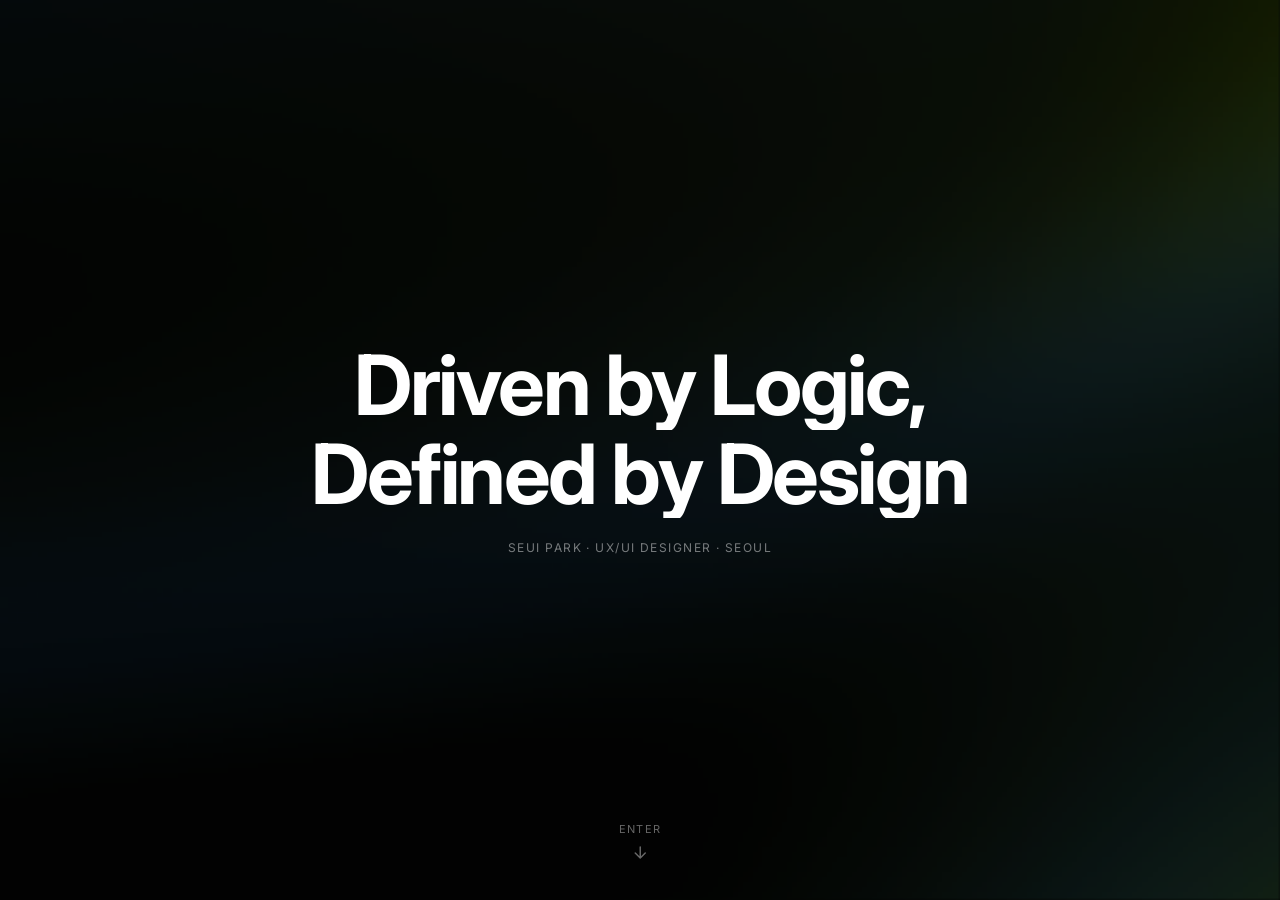
==== index.html @ b4e23c7f "Fix hero navigation: use reload() instead of href; clear sp-visited on all Seui. links window.locati" ====
<!DOCTYPE html>
<html lang="en">
<head>
  <meta charset="UTF-8" />
  <meta name="viewport" content="width=device-width, initial-scale=1.0" />
  <title>Seui Park — UX/UI Designer</title>
  <meta name="description" content="Seui Park · UX/UI Designer · Seoul. 3+ years designing for Samsung, Hyundai, and LG." />
  <link rel="preconnect" href="https://fonts.googleapis.com" />
  <link rel="preconnect" href="https://fonts.gstatic.com" crossorigin />
  <link href="https://fonts.googleapis.com/css2?family=Inter:wght@400;500;600;700&display=swap" rel="stylesheet" />
  <link rel="preload" href="images/profile.jpg" as="image" />
  <link rel="stylesheet" href="css/style.css?v=34" />
  <!-- Google Analytics -->
  <script async src="https://www.googletagmanager.com/gtag/js?id=G-S1LXDW2BQ7"></script>
  <script>
    window.dataLayer = window.dataLayer || [];
    function gtag(){dataLayer.push(arguments);}
    gtag('js', new Date());
    gtag('config', 'G-S1LXDW2BQ7');
  </script>
</head>
<body>
  <!-- ── SPLASH ── -->
  <div id="splash" class="splash">
    <canvas id="hero-canvas"></canvas>
    <div class="splash-text" id="splash-text">
      <div class="st-line-wrap">
        <span class="st-line">Driven by Logic,</span>
      </div>
      <div class="st-line-wrap">
        <span class="st-line">Defined by Design</span>
      </div>
      <div class="st-line-wrap st-sub-wrap">
        <span class="st-sub">Seui Park · UX/UI Designer · Seoul</span>
      </div>
    </div>

    <button class="splash-enter" id="splash-enter">
      <span>Enter</span>
      <svg width="16" height="16" viewBox="0 0 16 16" fill="none"><path d="M8 3v10M3 9l5 5 5-5" stroke="currentColor" stroke-width="1.5" stroke-linecap="round" stroke-linejoin="round"/></svg>
    </button>

  </div>
  <div class="layout">

    <!-- ── LEFT : Sidebar ── -->
    <aside class="sidebar">
      <div class="col-top">
        <p class="col-name">Seui Park</p>
        <p class="col-role">
          <span data-lang="en">UX/UI Designer</span>
          <span data-lang="ko">UX/UI 디자이너</span>
        </p>
        <nav class="col-links">
          <a href="#" id="about-link"><span data-lang="en">About</span><span data-lang="ko">소개</span></a>
          <a href="https://www.linkedin.com/in/%EC%84%B8%EC%9D%98-%EB%B0%95-88360b261/" target="_blank">LinkedIn ↗</a>
          <a href="https://www.notion.so/1e1f8f5e01b180049051ef978c9b85a6?source=copy_link" target="_blank">
            <span data-lang="en">Notion ↗</span>
            <span data-lang="ko">노션 ↗</span>
          </a>
          <a href="https://drive.google.com/file/d/1F8j3PJP8Z2NBGSQMaw3NnfRhp3Id1LMZ/view" target="_blank">
            <span data-lang="en">Resume ↗</span>
            <span data-lang="ko">이력서 ↗</span>
          </a>
        </nav>

        <p class="col-section-label">
          <span data-lang="en">Work</span>
          <span data-lang="ko">프로젝트</span>
        </p>
        <ol class="proj-list" id="proj-list">
          <li class="proj-list-item" data-idx="0">
            <span class="proj-list-num">01.</span>
            <span class="proj-list-name">
              <span data-lang="en">Monimo App Card</span>
              <span data-lang="ko">모니모 앱카드</span>
            </span>
          </li>
          <li class="proj-list-item" data-idx="1">
            <span class="proj-list-num">02.</span>
            <span class="proj-list-name">
              <span data-lang="en">Nuldam E-Commerce</span>
              <span data-lang="ko">널담 이커머스</span>
            </span>
          </li>
          <li class="proj-list-item" data-idx="2">
            <span class="proj-list-num">03.</span>
            <span class="proj-list-name">
              <span data-lang="en">UX Guideline System</span>
              <span data-lang="ko">UX 가이드라인 시스템</span>
            </span>
          </li>
          <li class="proj-list-item" data-idx="3">
            <span class="proj-list-num">04.</span>
            <span class="proj-list-name">
              <span data-lang="en">Slim Display HUD</span>
              <span data-lang="ko">슬림 디스플레이 HUD</span>
            </span>
          </li>
          <li class="proj-list-item" data-idx="4">
            <span class="proj-list-num">05.</span>
            <span class="proj-list-name">
              <span data-lang="en">LG Optical Display</span>
              <span data-lang="ko">LG 옵티컬 디스플레이</span>
            </span>
          </li>
          <li class="proj-list-item" data-idx="5">
            <span class="proj-list-num">06.</span>
            <span class="proj-list-name">
              <span data-lang="en">Mohey Platform</span>
              <span data-lang="ko">모헤이 플랫폼</span>
            </span>
          </li>
          <li class="proj-list-item" data-idx="6">
            <span class="proj-list-num">07.</span>
            <span class="proj-list-name">
              <span data-lang="en">CCNC IVI GUI</span>
              <span data-lang="ko">CCNC IVI GUI</span>
            </span>
          </li>
        </ol>
      </div>

      <div class="col-bottom">
        <span class="col-clock" id="clock"></span>
        <div class="col-bottom-row">
          <div class="lang-toggle">
            <button class="lang-btn active" data-lang="en">EN</button>
            <button class="lang-btn" data-lang="ko">KO</button>
          </div>
          <p class="col-copy">© 2025 Seui Park</p>
        </div>
      </div>
    </aside>

    <!-- ── COL 3 : Content ── -->
    <main class="content-panel">

      <!-- 소개 패널 (초기 화면) -->
      <div id="intro-panel" class="intro-panel">

        <!-- 상단: 사진 + 이름 -->
        <div class="about-top">
          <div class="about-photo-col">
            <div class="about-photo-wrap">
              <img src="images/profile.jpg" alt="Seui Park" id="profile-img" />
            </div>
            <p class="about-photo-name">Seui Park</p>
            <p class="about-photo-sub">Seoul</p>
            <p class="about-photo-email" id="profile-email">
              <svg width="11" height="11" viewBox="0 0 16 16" fill="none" stroke="currentColor" stroke-width="1.6" stroke-linecap="round" stroke-linejoin="round"><rect x="1" y="3" width="14" height="10" rx="2"/><path d="M1 5l7 5 7-5"/></svg>
              seui0710@naver.com
            </p>
          </div>
          <div class="about-headline-col">
            <p class="about-greeting">
              <span data-lang="en">HI! I'M SEUI, A UX/UI DESIGNER.</span>
              <span data-lang="ko">안녕하세요, UX/UI 디자이너 박세의입니다.</span>
            </p>
            <p class="about-bio-text">
              <span data-lang="en">3+ years designing digital products across fintech, automotive, and e-commerce. I specialize in interfaces that balance visual clarity, brand consistency, and real user needs — from complex in-vehicle infotainment systems to consumer-facing financial apps. My work spans end-to-end design: research, wireframing, high-fidelity UI, and prototyping.</span>
              <span data-lang="ko">핀테크, 자동차, 이커머스 분야에서 3년 이상 디지털 프로덕트를 설계했습니다. 시각적 명확성과 브랜드 일관성, 실제 사용자 니즈를 균형 있게 반영하는 인터페이스를 만들어 왔습니다. 리서치부터 와이어프레임, 고해상도 UI, 프로토타이핑까지 전 과정을 담당합니다.</span>
            </p>
          </div>
        </div>

        <div class="about-divider"></div>

        <!-- 경력 -->
        <div class="about-section">
          <h2 class="about-section-title">
            <span data-lang="en">EXPERIENCE</span>
            <span data-lang="ko">경력</span>
          </h2>
          <div class="about-rows">
            <div class="about-row">
              <span class="about-row-date">Jun 2023 – Sep 2025</span>
              <div class="about-row-detail">
                <p class="about-row-title">LISN Design Inc.</p>
                <p class="about-row-sub">
                  <span data-lang="en">UX/UI Designer · Seoul</span>
                  <span data-lang="ko">UX/UI 디자이너 · 서울</span>
                </p>
                <p class="about-row-desc">
                  <span data-lang="en">Samsung Monimo, Hyundai CCNC IVI, Slim Display HUD, IVI Real-Time Service, UX Guideline System, LG Optical Display</span>
                  <span data-lang="ko">삼성 모니모, 현대 CCNC IVI, 슬림 디스플레이 HUD, IVI 실시간 서비스, UX 가이드라인 시스템, LG 옵티컬 디스플레이</span>
                </p>
              </div>
            </div>
            <div class="about-row">
              <span class="about-row-date">Jul 2022 – Apr 2023</span>
              <div class="about-row-detail">
                <p class="about-row-title">Wiracle <span class="about-tag">Co-founder</span></p>
                <p class="about-row-sub">
                  <span data-lang="en">Product Designer · Seoul</span>
                  <span data-lang="ko">프로덕트 디자이너 · 서울</span>
                </p>
                <p class="about-row-desc">
                  <span data-lang="en">End-to-end brand & product design for Mohey — 4,000 users, 200+ meetup groups</span>
                  <span data-lang="ko">모헤이 브랜드 및 프로덕트 전체 설계 — 4,000명 가입, 200+ 모임 그룹</span>
                </p>
              </div>
            </div>
            <div class="about-row">
              <span class="about-row-date">May – Oct 2022</span>
              <div class="about-row-detail">
                <p class="about-row-title">Join &amp; Join</p>
                <p class="about-row-sub">
                  <span data-lang="en">Graphic &amp; Web Designer · Seoul</span>
                  <span data-lang="ko">그래픽·웹 디자이너 · 서울</span>
                </p>
                <p class="about-row-desc">
                  <span data-lang="en">Nuldam e-commerce redesign — 25% cart abandonment ↓, 4% conversion ↑</span>
                  <span data-lang="ko">널담 이커머스 리디자인 — 장바구니 이탈 25% 감소, 전환율 4% 향상</span>
                </p>
              </div>
            </div>
          </div>
        </div>

        <div class="about-divider"></div>

        <!-- 학력 -->
        <div class="about-section">
          <h2 class="about-section-title">
            <span data-lang="en">EDUCATION</span>
            <span data-lang="ko">학력</span>
          </h2>
          <div class="about-rows">
            <div class="about-row">
              <span class="about-row-date">2019 – 2024</span>
              <div class="about-row-detail">
                <p class="about-row-title">
                  <span data-lang="en">Kyung Hee University</span>
                  <span data-lang="ko">경희대학교</span>
                </p>
                <p class="about-row-sub">
                  <span data-lang="en">Bachelor's in Visual Design · Seoul</span>
                  <span data-lang="ko">시각디자인학과 학사 · 서울</span>
                </p>
                <p class="about-row-desc">
                  <span data-lang="en">Excellence Award, Graduation Exhibition · Regional Capstone Design Excellence Award · Grand Prize, HY–Seongdong Startup Competition (2021)</span>
                  <span data-lang="ko">졸업전시 우수상 · 지역 캡스톤디자인 우수상 · HY-성동 캠퍼스타운 창업 경진대회 대상 (2021)</span>
                </p>
              </div>
            </div>
          </div>
        </div>

        <div class="about-divider"></div>

        <!-- 스킬 -->
        <div class="about-section">
          <h2 class="about-section-title">SKILLS</h2>
          <div class="about-rows">
            <div class="about-row">
              <span class="about-row-date">Design</span>
              <div class="about-row-detail">
                <div class="skill-tags">
                  <span class="skill-tag"><img class="skill-icon" src="https://cdn.simpleicons.org/figma" alt="" onerror="this.style.display='none'">Figma</span>
                  <span class="skill-tag"><img class="skill-icon" src="https://cdn.simpleicons.org/adobephotoshop" alt="" onerror="this.style.display='none'">Photoshop</span>
                  <span class="skill-tag"><img class="skill-icon" src="https://cdn.simpleicons.org/adobeillustrator" alt="" onerror="this.style.display='none'">Illustrator</span>
                  <span class="skill-tag"><img class="skill-icon" src="https://cdn.simpleicons.org/sketch" alt="" onerror="this.style.display='none'">Sketch</span>
                  <span class="skill-tag"><img class="skill-icon" src="https://cdn.simpleicons.org/adobeaftereffects" alt="" onerror="this.style.display='none'">After Effects</span>
                  <span class="skill-tag">ProtoPie</span>
                  <span class="skill-tag">Zeplin</span>
                </div>
              </div>
            </div>
            <div class="about-row">
              <span class="about-row-date">AI</span>
              <div class="about-row-detail">
                <div class="skill-tags">
                  <span class="skill-tag"><img class="skill-icon" src="https://cdn.simpleicons.org/openai" alt="" onerror="this.style.display='none'">ChatGPT</span>
                  <span class="skill-tag"><img class="skill-icon" src="https://cdn.simpleicons.org/googlegemini" alt="" onerror="this.style.display='none'">Gemini</span>
                  <span class="skill-tag">Midjourney</span>
                  <span class="skill-tag"><img class="skill-icon" src="https://cdn.simpleicons.org/anthropic" alt="" onerror="this.style.display='none'">Claude</span>
                </div>
              </div>
            </div>
            <div class="about-row">
              <span class="about-row-date">UX</span>
              <div class="about-row-detail">
                <div class="skill-tags">
                  <span class="skill-tag"><span data-lang="en">User Research</span><span data-lang="ko">사용자 리서치</span></span>
                  <span class="skill-tag"><span data-lang="en">Information Architecture</span><span data-lang="ko">정보구조 설계</span></span>
                  <span class="skill-tag"><span data-lang="en">Design Systems</span><span data-lang="ko">디자인 시스템</span></span>
                  <span class="skill-tag"><span data-lang="en">Prototyping</span><span data-lang="ko">프로토타이핑</span></span>
                </div>
              </div>
            </div>
            <div class="about-row">
              <span class="about-row-date">
                <span data-lang="en">Language</span>
                <span data-lang="ko">언어</span>
              </span>
              <div class="about-row-detail">
                <div class="skill-tags">
                  <span class="skill-tag"><span data-lang="en">Korean (Native)</span><span data-lang="ko">한국어 (모국어)</span></span>
                  <span class="skill-tag"><span data-lang="en">English (OPIc IH)</span><span data-lang="ko">영어 (OPIc IH)</span></span>
                </div>
              </div>
            </div>
          </div>
        </div>

      </div>

      <!-- 프로젝트 패널 (클릭 후) -->
      <div id="project-panel" class="project-panel" style="display:none;">
        <div id="project-content" class="project-content"></div>
      </div>

      <!-- 스크롤 힌트 그라디언트 -->
      <div class="panel-scroll-fade" id="panel-scroll-fade"></div>

    </main>

  </div><!-- /.layout -->

  <script src="js/main.js?v=32"></script>
</body>
</html>
---- css/style.css ----
/* ============================================================
   SEUI PARK — Portfolio CSS
   ============================================================ */

/* ── Reset & Base ── */
*, *::before, *::after { box-sizing: border-box; margin: 0; padding: 0; }

:root {
  --bg: #0e0e0e;
  --surface: #161616;
  --border: #222;
  --text-primary: #f0f0f0;
  --text-secondary: #aaa;
  --text-muted: #666;
  --accent: #c8ff3e;
  --font: 'Inter', -apple-system, BlinkMacSystemFont, sans-serif;
  --col-w: 260px;
  --header-h: 44px;
  --meta-h: 160px;
  --ease: 0.25s cubic-bezier(0.4, 0, 0.2, 1);
}

html, body { height: 100%; overflow: hidden; }

body {
  background: var(--bg);
  color: var(--text-primary);
  font-family: var(--font);
  font-size: 16px;
  line-height: 1.6;
  -webkit-font-smoothing: antialiased;
}

a { color: inherit; text-decoration: none; }
img { display: block; }

/* ══════════════════════════════════════
   SPLASH SCREEN
══════════════════════════════════════ */
.splash {
  position: fixed;
  inset: 0;
  z-index: 200;
  background: var(--bg);
  display: flex;
  flex-direction: column;
  align-items: center;
  justify-content: center;
  align-items: center;
  justify-content: center;
  cursor: pointer;
  transition: opacity 0.7s cubic-bezier(0.4, 0, 0.2, 1);
  overflow: hidden;
}

.splash.hidden {
  opacity: 0;
  pointer-events: none;
}

/* ── Line mask reveal ── */
.splash-text {
  text-align: center;
}

.st-line-wrap {
  overflow: hidden;
  padding-bottom: 0.08em;
}

.st-sub-wrap {
  margin-top: 20px;
}

.st-line {
  display: block;
  font-size: clamp(48px, 6.5vw, 96px);
  font-weight: 700;
  letter-spacing: -0.03em;
  line-height: 1.05;
  color: #ffffff;
  transform: translateY(110%);
}

.st-sub {
  display: block;
  font-size: 12px;
  color: rgba(255,255,255,0.45);
  letter-spacing: 0.12em;
  text-transform: uppercase;
  transform: translateY(110%);
}

.splash-enter {
  position: absolute;
  bottom: 48px;
  left: 50%;
  transform: translateX(-50%);
  display: flex;
  flex-direction: column;
  align-items: center;
  gap: 8px;
  background: none;
  border: none;
  color: rgba(255,255,255,0.3);
  font-size: 11px;
  font-family: var(--font);
  letter-spacing: 0.12em;
  text-transform: uppercase;
  cursor: pointer;
  z-index: 5;
  opacity: 0;
  transition: color var(--ease);
  animation: splash-bounce 2s ease-in-out infinite;
}

.splash-enter:hover { color: rgba(255,255,255,0.8); }

.splash::after {
  content: '';
  position: absolute;
  inset: 0;
  background: radial-gradient(ellipse 70% 70% at center, transparent 35%, rgba(0,0,0,0.82) 100%);
  pointer-events: none;
  z-index: 2;
  opacity: 0;
  transition: opacity 1.0s ease 0.2s;
}
.splash.phase2::after {
  opacity: 1;
}

/* ── Bento Grid ── */
.splash-grid {
  display: grid;
  grid-template-columns: repeat(4, 1fr);
  grid-template-rows: repeat(3, 1fr);
  gap: 8px;
  width: 100vw;
  height: 100vh;
  padding: 8px;
  box-sizing: border-box;
}

.sg-card {
  will-change: transform, opacity;
  transform: translate3d(0, 0, 0);
  position: relative;
  border-radius: 10px;
  overflow: hidden;
  background: #111;
  text-decoration: none;
  cursor: pointer;
  opacity: 0;
  transition: opacity 0.8s cubic-bezier(0.16, 1, 0.3, 1),
              transform 0.8s cubic-bezier(0.16, 1, 0.3, 1);
}

.sg-card:hover {
  filter: brightness(1.15);
  z-index: 2;
}
.sg-placeholder {
  display: flex;
  flex-direction: column;
  align-items: flex-start;
  justify-content: flex-end;
  padding: 16px;
  height: 100%;
  width: 100%;
}
.sg-ph-num {
  font-size: 10px;
  font-weight: 700;
  color: rgba(255,255,255,0.35);
  letter-spacing: 0.08em;
  margin-bottom: 6px;
}
.sg-ph-name {
  font-size: 15px;
  font-weight: 600;
  color: rgba(255,255,255,0.55);
  line-height: 1.3;
}


.sg-img {
  position: absolute;
  inset: 0;
  overflow: hidden;
}

.sg-img img {
  width: 100%;
  height: 100%;
  object-fit: cover;
  display: block;
  transition: transform 0.4s cubic-bezier(0.4, 0, 0.2, 1);
}

.sg-card:hover .sg-img img {
  transform: scale(1.05);
}

.sg-meta {
  position: absolute;
  top: 0;
  left: 0;
  right: 0;
  padding: 10px 12px;
  background: linear-gradient(to bottom, rgba(0,0,0,0.7) 0%, transparent 100%);
  display: flex;
  justify-content: space-between;
  align-items: flex-start;
}

.sg-num {
  font-size: 10px;
  font-weight: 700;
  color: rgba(255,255,255,0.9);
  letter-spacing: 0.04em;
}

.sg-name {
  font-size: 9px;
  color: rgba(255,255,255,0.65);
  text-align: right;
  line-height: 1.3;
}

.splash-enter {
  position: absolute;
  bottom: 40px;
  left: 50%;
  transform: translateX(-50%);
  display: flex;
  flex-direction: column;
  align-items: center;
  gap: 8px;
  background: none;
  border: none;
  color: var(--text-muted);
  font-size: 11px;
  font-family: var(--font);
  letter-spacing: 0.1em;
  text-transform: uppercase;
  cursor: pointer;
  z-index: 5;
  opacity: 0;
  transition: opacity 0.6s ease, color var(--ease);
  animation: splash-bounce 2s ease-in-out 1.8s infinite;
}

.splash.phase2 .splash-enter { opacity: 1; }
.splash-enter:hover { color: var(--text-primary); }

@keyframes splash-bounce {
  0%, 100% { transform: translateX(-50%) translateY(0); }
  50%       { transform: translateX(-50%) translateY(6px); }
}

#hero-canvas {
  position: absolute;
  inset: 0;
  width: 100%;
  height: 100%;
  z-index: 0;
  pointer-events: none;
  opacity: 0.85;
}

/* 원통 래퍼 — 이 요소가 회전함 */
.cylinder {
  position: absolute;
  left: 50%;
  top: 50%;
  width: 0;
  height: 0;
  transform-style: preserve-3d;
  transition: transform 0.7s cubic-bezier(0.25, 0.46, 0.45, 0.94);
}

.sc {
  --cw: clamp(240px, 20vw, 340px);
  position: absolute;
  width: var(--cw);
  height: calc(var(--cw) * 0.68);
  left: 0;
  top: 0;
  margin-left: calc(var(--cw) / -2);
  margin-top: calc(var(--cw) * 0.68 / -2);
  border-radius: 12px;
  overflow: hidden;
  background: #111;
  text-decoration: none;
  cursor: pointer;
  display: block;
  backface-visibility: hidden;
  box-shadow: 0 12px 40px rgba(0,0,0,0.55);
  transition: box-shadow 0.4s ease;
}

.sc.active {
  box-shadow: 0 24px 80px rgba(200,255,62,0.22), 0 12px 40px rgba(0,0,0,0.6);
}

/* 이미지가 카드 전체를 꽉 채움 */
.sc-img {
  position: absolute;
  inset: 0;
  overflow: hidden;
}

.sc-img img {
  width: 100%;
  height: 100%;
  object-fit: cover;
  display: block;
}

/* 번호/이름 오버레이 */
.sc-meta {
  position: absolute;
  top: 0;
  left: 0;
  right: 0;
  padding: 10px 12px 28px;
  background: linear-gradient(to bottom, rgba(0,0,0,0.72) 0%, transparent 100%);
  display: flex;
  justify-content: space-between;
  align-items: flex-start;
}

.sc-num {
  font-size: 10px;
  font-weight: 700;
  color: rgba(255,255,255,0.9);
  letter-spacing: 0.04em;
}

.sc-name {
  font-size: 9px;
  color: rgba(255,255,255,0.65);
  text-align: right;
  line-height: 1.3;
}

/* ── Center Quote ── */
.splash-inner {
  text-align: center;
  flex-shrink: 0;
  white-space: nowrap;
  opacity: 0;
  transition: opacity 0.9s ease 0.1s;
}

.splash.ready .splash-inner {
  opacity: 1;
}

.splash-quote {
  font-size: clamp(44px, 7vw, 96px);
  font-weight: 700;
  letter-spacing: -0.04em;
  line-height: 1.0;
  margin-bottom: 28px;
  color: var(--text-primary);
}

.splash-attr {
  font-size: 12px;
  color: var(--text-muted);
  letter-spacing: 0.08em;
}

.splash-enter {
  position: absolute;
  bottom: 40px;
  left: 50%;
  transform: translateX(-50%);
  display: flex;
  flex-direction: column;
  align-items: center;
  gap: 8px;
  background: none;
  border: none;
  color: var(--text-muted);
  font-size: 11px;
  font-family: var(--font);
  letter-spacing: 0.1em;
  text-transform: uppercase;
  cursor: pointer;
  z-index: 5;
  opacity: 0;
  transition: opacity 0.6s ease 0.9s, color var(--ease);
  animation: splash-bounce 2s ease-in-out 1.8s infinite;
}

.splash.phase2 .splash-enter { opacity: 1; }
.splash-enter:hover { color: var(--text-primary); }

@keyframes splash-bounce {
  0%, 100% { transform: translateX(-50%) translateY(0); }
  50%       { transform: translateX(-50%) translateY(6px); }
}


/* ── Splash Headline (phase 2) ── */
.splash-headline {
  position: absolute;
  inset: 0;
  display: flex;
  flex-direction: column;
  align-items: center;
  justify-content: center;
  pointer-events: none;
  opacity: 0;
  transition: opacity 1.5s cubic-bezier(0.0, 0.0, 0.2, 1);
  z-index: 10;
}
.splash-headline.visible { opacity: 1; }
.sh-title {
  font-size: clamp(40px, 5.5vw, 80px);
  font-weight: 700;
  letter-spacing: -0.03em;
  line-height: 1.0;
  color: #ffffff;
  margin-bottom: 14px;
  text-align: center;
  text-shadow: 0 0 60px rgba(0,0,0,0.9), 0 2px 20px rgba(0,0,0,0.7);
}
.sh-sub {
  font-size: 12px;
  color: rgba(255,255,255,0.55);
  letter-spacing: 0.1em;
  text-transform: uppercase;
}

/* ── Two-column layout (fixed sidebar + fluid content) ── */
.layout {
  display: grid;
  grid-template-columns: 2fr 3fr;
  height: 100vh;
  overflow: hidden;
}

/* ══════════════════════════════════════
   LEFT SIDEBAR
══════════════════════════════════════ */
.sidebar {
  border-right: 1px solid var(--border);
  display: flex;
  flex-direction: column;
  height: 100vh;
  overflow-y: auto;
  overflow-x: hidden;
  scrollbar-width: none;
  padding: 40px 44px 32px;
}

.sidebar::-webkit-scrollbar { display: none; }

.col-top { flex: 1; }

.col-bottom {
  margin-top: 32px;
  display: flex;
  flex-direction: column;
  gap: 10px;
}

.col-bottom-row {
  display: flex;
  align-items: center;
  justify-content: space-between;
}

.col-name {
  font-size: 26px;
  font-weight: 700;
  letter-spacing: -0.03em;
  margin-bottom: 6px;
  cursor: pointer;
  line-height: 1.1;
  display: inline-block;
}
.col-name .letter {
  display: inline-block;
  transition: transform 0.45s cubic-bezier(0.34, 1.56, 0.64, 1),
              color 0.2s ease;
}
.col-name:hover .letter { color: var(--accent); }
.col-name .letter:hover  { transform: translateY(-8px); }

.col-role {
  font-size: 14px;
  color: var(--text-secondary);
  margin-bottom: 24px;
}

.col-bio {
  font-size: 12px;
  color: var(--text-secondary);
  line-height: 1.75;
  margin-bottom: 28px;
}

.col-links {
  display: flex;
  flex-direction: column;
  gap: 6px;
  margin-bottom: 36px;
}

.col-links a {
  font-size: 14px;
  font-weight: 500;
  color: var(--text-primary);
  transition: color var(--ease);
}

.col-links a:hover { color: var(--accent); }

.col-clock {
  font-size: 13px;
  color: var(--text-muted);
  font-variant-numeric: tabular-nums;
  letter-spacing: 0.06em;
}

.col-copy {
  font-size: 13px;
  color: var(--text-muted);
}

.col-section-label {
  font-size: 13px;
  letter-spacing: 0.1em;
  text-transform: uppercase;
  color: var(--text-muted);
  margin-bottom: 14px;
}

.proj-list {
  list-style: none;
  display: flex;
  flex-direction: column;
  gap: 2px;
}

.proj-list-item {
  display: flex;
  align-items: center;
  gap: 8px;
  padding: 7px 0;
  cursor: pointer;
  transition: background var(--ease);
}

.proj-list-item:hover .proj-list-name,
.proj-list-item.active .proj-list-name {
  color: var(--text-primary);
}

.proj-list-item.active .proj-list-num {
  color: var(--accent);
}

.proj-list-num {
  font-size: 13px;
  color: var(--text-muted);
  flex-shrink: 0;
  font-variant-numeric: tabular-nums;
  letter-spacing: 0.04em;
  transition: color var(--ease);
}

.proj-list-name {
  font-size: 16px;
  color: var(--text-secondary);
  transition: color var(--ease);
  line-height: 1.4;
}

/* Language Toggle */
.lang-toggle {
  display: flex;
  align-items: center;
  border: 1px solid var(--border);
  border-radius: 4px;
  overflow: hidden;
}

.lang-btn {
  background: none;
  border: none;
  color: var(--text-muted);
  font-size: 13px;
  font-weight: 500;
  padding: 4px 9px;
  cursor: pointer;
  font-family: var(--font);
  transition: all var(--ease);
  letter-spacing: 0.06em;
}

.lang-btn.active {
  background: var(--accent);
  color: #0e0e0e;
}

.lang-btn:hover:not(.active) {
  color: var(--text-primary);
}

/* ══════════════════════════════════════
   COL 3 — CONTENT PANEL
══════════════════════════════════════ */
.content-panel {
  display: flex;
  flex-direction: column;
  height: 100vh;
  overflow: hidden;
}

/* 이미지 영역 */
.proj-img-wrap {
  width: 100%;
  aspect-ratio: 16 / 9;
  flex-shrink: 0;
  overflow: hidden;
  position: relative;
  background: var(--surface);
  cursor: pointer;
}

.proj-img-wrap img {
  width: 100%;
  height: 100%;
  object-fit: cover;
  display: block;
  transition: transform 0.5s cubic-bezier(0.4, 0, 0.2, 1), opacity 0.3s ease;
}

.proj-img-wrap:hover img {
  transform: scale(1.03);
}

.proj-img-placeholder {
  width: 100%;
  height: 100%;
  position: absolute;
  inset: 0;
  display: flex;
  align-items: center;
  justify-content: center;
  font-size: clamp(20px, 3vw, 36px);
  font-weight: 700;
  color: var(--text-muted);
  letter-spacing: -0.02em;
  text-align: center;
  line-height: 1.3;
}

/* 메타 정보 (상단) */
.proj-meta-row {
  height: var(--meta-h);
  display: grid;
  grid-template-columns: 1fr 1fr;
  border-bottom: 1px solid var(--border);
  flex-shrink: 0;
}

.proj-meta-left {
  padding: 24px 32px;
  border-right: 1px solid var(--border);
  display: flex;
  flex-direction: column;
  justify-content: space-between;
}

.proj-meta-num {
  font-size: 11px;
  color: var(--text-muted);
  letter-spacing: 0.1em;
  font-variant-numeric: tabular-nums;
}

.proj-meta-title {
  font-size: clamp(16px, 1.8vw, 22px);
  font-weight: 600;
  letter-spacing: -0.02em;
  line-height: 1.2;
}

.proj-meta-right {
  padding: 20px 32px;
  display: flex;
  flex-direction: column;
  gap: 4px;
  overflow: hidden;
}

.proj-meta-client {
  font-size: 13px;
  font-weight: 500;
}

.proj-meta-category {
  font-size: 12px;
  color: var(--text-muted);
  margin-bottom: 4px;
}

.proj-meta-desc {
  font-size: 12px;
  color: var(--text-secondary);
  line-height: 1.5;
  display: -webkit-box;
  -webkit-line-clamp: 2;
  -webkit-box-orient: vertical;
  overflow: hidden;
}

.proj-meta-stat {
  font-size: 11px;
  color: var(--accent);
  letter-spacing: 0.02em;
}

.proj-meta-link {
  font-size: 12px;
  color: var(--text-muted);
  margin-top: auto;
  transition: color var(--ease);
  display: inline-block;
}

.proj-meta-link:hover {
  color: var(--accent);
}

/* ── Intro / About Panel ── */
.intro-panel {
  flex: 1;
  display: flex;
  flex-direction: column;
  padding: 40px 40px 48px 36px;
  overflow-y: auto;
  overflow-x: hidden;
  scrollbar-width: none;
  opacity: 1;
  transition: opacity var(--ease);
  align-items: stretch;
}

.intro-panel::-webkit-scrollbar { display: none; }
.intro-panel.fading { opacity: 0; }

/* Top: photo + headline */
.about-top {
  display: grid;
  grid-template-columns: 160px 1fr;
  gap: 32px;
  margin-bottom: 40px;
}

.about-photo-wrap {
  width: 160px;
  aspect-ratio: 3/4;
  background: var(--surface);
  border: 1px solid var(--border);
  overflow: hidden;
  margin-bottom: 12px;
}

.about-photo-wrap img {
  width: 100%;
  height: 100%;
  object-fit: cover;
  object-position: top;
  display: block;
  filter: grayscale(20%);
}

.about-photo-name {
  font-size: 13px;
  font-weight: 600;
  margin-bottom: 2px;
}

.about-photo-sub {
  font-size: 11px;
  color: var(--text-muted);
}

.about-photo-email {
  display: inline-flex;
  align-items: center;
  gap: 5px;
  font-size: 11px;
  color: var(--text-secondary);
  margin-top: 10px;
  cursor: pointer;
  padding: 4px 10px;
  border: 1px solid var(--border);
  border-radius: 100px;
  transition: color 0.2s ease, border-color 0.2s ease, background 0.2s ease;
}
.about-photo-email:hover {
  color: #0e0e0e;
  background: var(--accent);
  border-color: var(--accent);
}

.about-headline-col {
  display: flex;
  flex-direction: column;
  gap: 16px;
}

.about-greeting {
  font-size: 25px;
  font-weight: 700;
  letter-spacing: -0.02em;
  line-height: 1.25;
  color: var(--text-primary);
}

.about-bio-text {
  font-size: 15px;
  color: var(--text-secondary);
  line-height: 1.8;
}

/* Divider */
.about-divider {
  border: none;
  border-top: 1px solid var(--border);
  margin-bottom: 32px;
}

/* Sections */
.about-section {
  margin-bottom: 36px;
}

.about-section-title {
  font-size: 13px;
  font-weight: 600;
  letter-spacing: 0.12em;
  text-transform: uppercase;
  color: var(--text-muted);
  margin-bottom: 20px;
}

.about-rows {
  display: flex;
  flex-direction: column;
  gap: 20px;
}

.about-row {
  display: grid;
  grid-template-columns: 160px 1fr;
  gap: 32px;
}

.about-row-date {
  font-size: 13px;
  color: var(--text-muted);
  font-variant-numeric: tabular-nums;
  padding-top: 2px;
  flex-shrink: 0;
  line-height: 1.5;
}

.about-row-title {
  font-size: 18px;
  font-weight: 600;
  margin-bottom: 3px;
  display: flex;
  align-items: center;
  gap: 8px;
}

.about-tag {
  font-size: 10px;
  font-weight: 500;
  color: var(--text-muted);
  border: 1px solid var(--border);
  border-radius: 3px;
  padding: 1px 6px;
  letter-spacing: 0.04em;
}

.about-row-sub {
  font-size: 14px;
  color: var(--text-secondary);
  margin-bottom: 4px;
}

.about-row-desc {
  font-size: 14px;
  color: var(--text-muted);
  line-height: 1.6;
}

/* ── Project Panel ── */
.project-panel {
  flex: 1;
  overflow-y: auto;
  overflow-x: hidden;
  min-height: 0;
  scrollbar-width: none;
  opacity: 1;
  transition: opacity var(--ease);
}

.project-panel::-webkit-scrollbar { display: none; }
.project-panel.fading { opacity: 0; }

/* ── Scroll fade hint (bottom gradient) ── */
.content-panel {
  position: relative;
}

.panel-scroll-fade {
  position: absolute;
  bottom: 0;
  left: 0;
  right: 0;
  height: 72px;
  background: linear-gradient(to top, var(--bg) 0%, transparent 100%);
  pointer-events: none;
  z-index: 5;
  opacity: 0;
  transition: opacity 0.4s ease;
}

.panel-scroll-fade.visible { opacity: 1; }

/* ── Loading skeleton ── */
@keyframes skeleton-pulse {
  0%, 100% { opacity: 0.25; }
  50%       { opacity: 0.55; }
}

.skeleton-img {
  width: 100%;
  aspect-ratio: 16 / 9;
  background: var(--surface);
  animation: skeleton-pulse 1.5s ease-in-out infinite;
}

.skeleton-hero {
  padding: 28px 36px 24px;
  border-bottom: 1px solid var(--border);
}

.skeleton-line {
  height: 11px;
  background: var(--surface);
  border-radius: 3px;
  margin-bottom: 10px;
  animation: skeleton-pulse 1.5s ease-in-out infinite;
}

.skeleton-title {
  height: 44px;
  width: 68%;
  background: var(--surface);
  border-radius: 3px;
  margin-top: 20px;
  animation: skeleton-pulse 1.5s ease-in-out infinite;
}

/* ── Inline project panel styles ── */
.proj-hero-img { width:100%; max-height:340px; object-fit:cover; border-radius:10px; display:block; }
.proj-hero-placeholder { width:100%; height:220px; background:#1a1a1a; border-radius:10px; display:flex; align-items:center; justify-content:center; font-size:18px; font-weight:600; color:#888; text-align:center; line-height:1.4; }
.project-content .detail-hero { padding:28px 36px 20px; }
.project-content .detail-section { padding:24px 0 48px; }
.detail-label { font-size:13px; letter-spacing:0.1em; text-transform:uppercase; color:#888; display:block; margin-bottom:10px; }
.detail-title { font-size:28px; font-weight:700; letter-spacing:-0.02em; margin-bottom:6px; }
.detail-client { font-size:15px; color:#888; margin-bottom:4px; }
.detail-stat { font-size:15px; font-weight:500; color:#0066ff; margin-bottom:20px; }
.detail-desc { font-size:16px; color:#888; line-height:1.8; margin-bottom:28px; }
.detail-cta { display:inline-block; font-size:15px; font-weight:500; text-decoration:none; border-bottom:1px solid currentColor; padding-bottom:2px; }
.detail-cta:hover { opacity:0.6; }
/* 패널 안에 인젝션된 detail 내용 조정 */

.project-content .detail-img-hero {
  margin-top: 0;
  height: auto;
  aspect-ratio: 16 / 9;
  overflow: hidden;
}

.project-content .detail-body {
  max-width: 100%;
  padding: 40px 36px 60px;
}

.project-content .detail-hero {
  padding: 28px 36px 28px;
}

/* ══════════════════════════════════════
   PROJECT DETAIL PAGES
══════════════════════════════════════ */

/* Detail pages have their own scroll */
body.detail-page {
  overflow: auto;
}

body.detail-page .layout { display: block; height: auto; }

/* Nav for detail pages */
nav.detail-nav {
  position: fixed;
  top: 0; left: 0; right: 0;
  height: 56px;
  display: flex;
  align-items: center;
  justify-content: space-between;
  padding: 0 40px;
  z-index: 100;
  background: rgba(14,14,14,0.92);
  backdrop-filter: blur(12px);
  border-bottom: 1px solid var(--border);
}

.nav-logo {
  font-size: 15px;
  font-weight: 600;
}

.nav-logo span { color: var(--accent); }

.nav-links {
  display: flex;
  align-items: center;
  gap: 28px;
  list-style: none;
}

.nav-links a {
  font-size: 13px;
  color: var(--text-secondary);
  transition: color var(--ease);
}

.nav-links a:hover { color: var(--text-primary); }

/* Detail back button */
.detail-back {
  position: fixed;
  top: calc(56px + 20px);
  left: 40px;
  font-size: 13px;
  color: var(--text-muted);
  display: flex;
  align-items: center;
  gap: 8px;
  transition: color var(--ease);
  z-index: 50;
}

.detail-back:hover { color: var(--text-primary); }

/* Detail hero image */
.detail-img-hero {
  position: relative;
  width: 100%;
  height: 56vh;
  overflow: hidden;
  margin-top: 56px;
}

.detail-img-hero img {
  width: 100%;
  height: 100%;
  object-fit: cover;
  display: block;
}

/* ── Image slider ─────────────────────────── */
.img-slider {
  position: absolute;
  inset: 0;
  overflow: hidden;
  cursor: grab;
  user-select: none;
}

.img-slides {
  display: flex;
  width: 100%;
  height: 100%;
  transition: transform 0.6s ease;
  will-change: transform;
}

.img-slides img {
  min-width: 100%;
  width: 100%;
  height: 100%;
  object-fit: cover;
  flex-shrink: 0;
  display: block;
}

.slider-dots {
  position: absolute;
  bottom: 14px;
  left: 50%;
  transform: translateX(-50%);
  display: flex;
  gap: 7px;
  z-index: 2;
}

.slider-dot {
  width: 6px;
  height: 6px;
  border-radius: 50%;
  background: rgba(255, 255, 255, 0.35);
  cursor: pointer;
  transition: background 0.3s, transform 0.3s;
}

.slider-dot.active {
  background: #fff;
  transform: scale(1.25);
}

/* Detail header */
.detail-hero {
  padding: 48px 40px 40px;
  border-bottom: 1px solid var(--border);
}

.detail-img-hero + .detail-hero {
  padding-top: 32px;
}

.detail-meta-row {
  display: flex;
  gap: 40px;
  flex-wrap: wrap;
  margin-top: 56px;
  margin-bottom: 24px;
}

.detail-meta-item .meta-key {
  font-size: 13px;
  letter-spacing: 0.1em;
  text-transform: uppercase;
  color: var(--text-muted);
  margin-bottom: 4px;
}

.detail-meta-item .meta-val {
  font-size: 16px;
  font-weight: 500;
}

.detail-title {
  font-size: clamp(34px, 4.5vw, 64px);
  font-weight: 700;
  letter-spacing: -0.03em;
  line-height: 1.05;
}

/* Detail body */
.detail-body {
  max-width: 800px;
  margin: 0 auto;
  padding: 64px 40px 80px;
}

.detail-section {
  margin-bottom: 56px;
}

.detail-section h2 {
  font-size: 13px;
  letter-spacing: 0.1em;
  text-transform: uppercase;
  color: var(--text-muted);
  margin-bottom: 18px;
  padding-bottom: 10px;
  border-bottom: 1px solid var(--border);
}

.detail-section p {
  color: var(--text-secondary);
  line-height: 1.8;
  font-size: 17px;
}

.detail-section ul {
  list-style: none;
  display: flex;
  flex-direction: column;
  gap: 10px;
}

.detail-section ul li {
  color: var(--text-secondary);
  font-size: 16px;
  line-height: 1.7;
  padding-left: 18px;
  position: relative;
}

.detail-section ul li::before {
  content: '→';
  position: absolute;
  left: 0;
  color: var(--accent);
  font-size: 11px;
  top: 4px;
}

/* Outcome cards */
.outcome-cards {
  display: flex;
  flex-wrap: wrap;
  gap: 14px;
}

.outcome-card {
  flex: 0 0 auto;
  width: 280px;
  background: var(--surface);
  border: 1px solid var(--border);
  border-radius: 8px;
  padding: 20px;
}

.outcome-card .o-val {
  font-size: 30px;
  font-weight: 700;
  color: var(--accent);
  letter-spacing: -0.03em;
  margin-bottom: 6px;
  line-height: 1.1;
}

.outcome-card .o-desc {
  font-size: 14px;
  color: var(--text-secondary);
  line-height: 1.5;
}

/* Video embed */
.video-embed {
  position: relative;
  width: 100%;
  aspect-ratio: 16 / 9;
  border-radius: 8px;
  overflow: hidden;
  background: #000;
}

.video-cover {
  position: absolute;
  inset: 0;
  z-index: 2;
  background: #111;
  display: flex;
  align-items: center;
  justify-content: center;
  cursor: pointer;
  transition: background 0.2s ease;
}

.video-cover:hover { background: #1a1a1a; }

.video-play-icon {
  width: 64px;
  height: 64px;
  opacity: 0.8;
  transition: opacity 0.2s ease, transform 0.2s ease;
}

.video-cover:hover .video-play-icon {
  opacity: 1;
  transform: scale(1.08);
}

.video-loading {
  position: absolute;
  inset: 0;
  z-index: 2;
  background: #111;
  display: none;
  align-items: center;
  justify-content: center;
}

.video-loading.active {
  display: flex;
}

.video-spinner {
  width: 36px;
  height: 36px;
  animation: spin 0.9s linear infinite;
}

@keyframes spin {
  to { transform: rotate(360deg); }
}

.video-embed iframe {
  position: absolute;
  inset: 0;
  width: 100%;
  height: 100%;
  border: none;
}

/* Tool tags */
.tools-grid {
  display: flex;
  flex-wrap: wrap;
  gap: 8px;
}

.tool-tag {
  font-size: 14px;
  color: var(--text-secondary);
  border: 1px solid var(--border);
  border-radius: 4px;
  padding: 4px 12px;
}

/* Project prev/next nav */
.project-nav {
  display: grid;
  grid-template-columns: 1fr 1fr;
  border-top: 1px solid var(--border);
  margin-top: 64px;
}

.project-nav-item {
  display: flex;
  flex-direction: column;
  gap: 6px;
  padding: 32px 40px;
  text-decoration: none;
  transition: background var(--ease);
}

.project-nav-item:hover { background: var(--surface); }

.project-nav-item.next {
  border-left: 1px solid var(--border);
  align-items: flex-end;
  text-align: right;
}

.nav-direction {
  font-size: 13px;
  letter-spacing: 0.1em;
  text-transform: uppercase;
  color: var(--text-muted);
}

.nav-project-title {
  font-size: 18px;
  font-weight: 600;
  letter-spacing: -0.01em;
  transition: color var(--ease);
}

.project-nav-item:hover .nav-project-title { color: var(--accent); }

.nav-project-client {
  font-size: 14px;
  color: var(--text-muted);
}

/* ── Language visibility ── */
[data-lang="ko"]:not(.lang-btn) { display: none; }
body.lang-ko [data-lang="en"]:not(.lang-btn) { display: none; }
body.lang-ko [data-lang="ko"]:not(.lang-btn) { display: revert; }

/* ── Responsive ── */
@media (min-width: 1280px) {
  .intro-panel { padding-right: 120px; }
  .project-content .detail-hero,
  .project-content .detail-body { padding-right: 120px; }
}

@media (max-width: 700px) {
  html, body { overflow: auto; }
  .layout { grid-template-columns: 1fr; height: auto; overflow: visible; }
  .sidebar { height: auto; border-right: none; border-bottom: 1px solid var(--border); }
  .content-panel { min-height: 100vw; }
  .proj-meta-row { height: auto; grid-template-columns: 1fr; }
  .proj-meta-left { border-right: none; border-bottom: 1px solid var(--border); }
  .detail-nav, nav.detail-nav { padding: 0 20px; }
  .detail-back { left: 20px; }
  .detail-hero, .detail-body { padding-left: 12px; padding-right: 12px; }
  .detail-meta-row { gap: 20px; }
  .about-top { grid-template-columns: 1fr; gap: 24px; }
  .about-photo-wrap { width: 100%; aspect-ratio: 4/3; }
  .about-photo-col { display: flex; flex-direction: column; align-items: flex-start; }
}
/* ── Scroll animations ───────────────────────────────────── */
.scroll-hidden {
  opacity: 0;
  transform: translateY(24px);
  transition: opacity 0.55s ease, transform 0.55s ease;
}

.scroll-hidden.scroll-visible {
  opacity: 1;
  transform: translateY(0);
}
/* ── Image hero fade-in ──────────────────────────────────── */
.detail-img-hero {
  animation: heroFadeIn 0.4s cubic-bezier(0.4, 0, 0.2, 1) both;
}

@keyframes heroFadeIn {
  from { opacity: 0; transform: scale(1.03); }
  to   { opacity: 1; transform: scale(1); }
}

/* ── Profile entrance animations ────────────────────────── */
@keyframes fadeInUp {
  from { opacity: 0; transform: translateY(16px); }
  to   { opacity: 1; transform: translateY(0); }
}

.col-name    { animation: fadeInUp 0.6s cubic-bezier(0.4, 0, 0.2, 1) 0.1s both; }
.col-role    { animation: fadeInUp 0.6s cubic-bezier(0.4, 0, 0.2, 1) 0.2s both; }
.col-bio     { animation: fadeInUp 0.6s cubic-bezier(0.4, 0, 0.2, 1) 0.3s both; }
.col-links   { animation: fadeInUp 0.6s cubic-bezier(0.4, 0, 0.2, 1) 0.4s both; }
.col-section-label { animation: fadeInUp 0.6s cubic-bezier(0.4, 0, 0.2, 1) 0.5s both; }
/* ── About page initial hidden state ────────────────────── */
#intro-panel .about-top,
#intro-panel .about-row,
#intro-panel .about-divider,
#intro-panel .about-section-title {
  opacity: 0;
  transform: translateY(14px);
  transition: opacity 0.55s ease, transform 0.55s ease;
}

/* ── Hover thumbnail (stacked images, project list) ── */
.hover-thumb {
  position: fixed;
  top: 0;
  left: 0;
  width: 240px;
  height: 150px;
  pointer-events: none;
  z-index: 9999;
  border-radius: 10px;
  overflow: hidden;
  box-shadow: 0 16px 48px rgba(0,0,0,0.65);
  opacity: 0;
  scale: 0.85;
  transition: opacity 0.3s ease,
              scale 0.45s cubic-bezier(0.34, 1.56, 0.64, 1);
  will-change: translate, scale;
}

.hover-thumb.visible {
  opacity: 1;
  scale: 1;
}

.hover-thumb-img {
  position: absolute;
  inset: 0;
  width: 100%;
  height: 100%;
  object-fit: cover;
  opacity: 0;
  scale: 1.08;
  filter: blur(8px);
  transition: opacity 0.45s ease, scale 0.5s ease, filter 0.5s ease;
}

.hover-thumb-img.active {
  opacity: 1;
  scale: 1;
  filter: blur(0px);
}

.hover-thumb.instant .hover-thumb-img {
  transition: none;
}

/* ── Custom cursor ── */
body.cursor-active,
body.cursor-active * {
  cursor: none !important;
}

.cursor-dot,
.cursor-ring {
  position: fixed;
  top: 0;
  left: 0;
  border-radius: 50%;
  pointer-events: none;
  z-index: 10000;
  transform: translate(-50%, -50%);
  opacity: 0;
  transition: opacity 0.3s ease;
  will-change: translate;
}

.cursor-dot {
  width: 8px;
  height: 8px;
  background: var(--text-primary);
}

.cursor-ring {
  width: 28px;
  height: 28px;
  border: 1.5px solid var(--text-primary);
  transition: opacity 0.3s ease, width 0.3s ease, height 0.3s ease;
}

.cursor-dot.active,
.cursor-ring.active {
  opacity: 1;
}

body.thumb-active .cursor-dot,
body.thumb-active .cursor-ring {
  opacity: 0 !important;
}

.cursor-ring.hovering {
  width: 44px;
  height: 44px;
}

/* ── Toast ── */
.toast {
  position: fixed;
  bottom: 32px;
  left: 50%;
  transform: translateX(-50%) translateY(12px);
  background: var(--accent);
  color: #0e0e0e;
  font-size: 13px;
  font-weight: 600;
  letter-spacing: 0.02em;
  padding: 10px 20px;
  border-radius: 100px;
  opacity: 0;
  transition: opacity 0.2s ease, transform 0.2s ease;
  pointer-events: none;
  z-index: 9999;
}
.toast.toast-show {
  opacity: 1;
  transform: translateX(-50%) translateY(0);
}

/* ── Korean language overrides ───────────────────────────── */
.lang-ko .col-name       { letter-spacing: -0.01em; }
.lang-ko .col-role       { letter-spacing: 0; }
.lang-ko .about-greeting { font-size: 22px; letter-spacing: -0.01em; line-height: 1.4; }
.lang-ko .about-bio-text { letter-spacing: 0; line-height: 1.9; word-break: keep-all; }
.lang-ko .about-section-title { letter-spacing: 0.06em; }
.lang-ko .about-row-title     { letter-spacing: 0; }
.lang-ko .about-row-sub       { letter-spacing: 0; }
.lang-ko .about-row-desc      { letter-spacing: 0; word-break: keep-all; }

/* ── Skill tags ──────────────────────────────────────────── */
.skill-tags {
  display: flex;
  flex-wrap: wrap;
  gap: 8px;
}

.skill-tag {
  display: inline-flex;
  align-items: center;
  gap: 6px;
  padding: 6px 12px;
  border: 1px solid var(--border);
  border-radius: 100px;
  font-size: 13px;
  color: var(--text-secondary);
  transition: border-color 0.2s ease, color 0.2s ease;
}

.skill-tag:hover {
  border-color: #444;
  color: var(--text-primary);
}

.skill-icon {
  width: 14px;
  height: 14px;
  object-fit: contain;
  flex-shrink: 0;
}
.lang-ko .detail-title        { letter-spacing: -0.01em; word-break: keep-all; }
.lang-ko .st-line             { letter-spacing: -0.02em; }
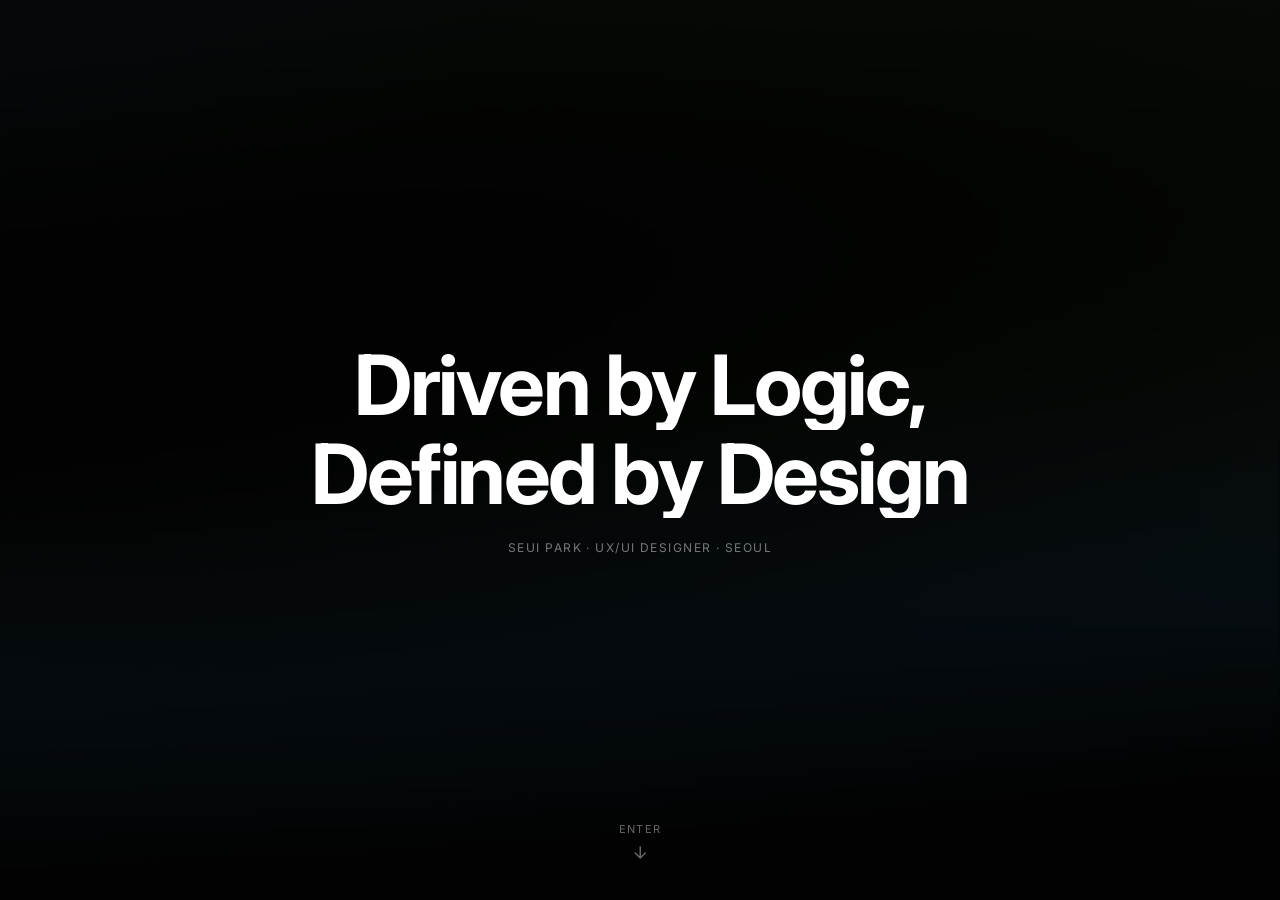
==== commit 86730218: "Update about bio with new personal statement https://claude.ai/code/session_01VULH85eVCi5hQUj9j1ZFZm" ====
--- a/index.html
+++ b/index.html
@@ -158,8 +158,8 @@
               <span data-lang="ko">안녕하세요, UX/UI 디자이너 박세의입니다.</span>
             </p>
             <p class="about-bio-text">
-              <span data-lang="en">3+ years designing digital products across fintech, automotive, and e-commerce. I specialize in interfaces that balance visual clarity, brand consistency, and real user needs — from complex in-vehicle infotainment systems to consumer-facing financial apps. My work spans end-to-end design: research, wireframing, high-fidelity UI, and prototyping.</span>
-              <span data-lang="ko">핀테크, 자동차, 이커머스 분야에서 3년 이상 디지털 프로덕트를 설계했습니다. 시각적 명확성과 브랜드 일관성, 실제 사용자 니즈를 균형 있게 반영하는 인터페이스를 만들어 왔습니다. 리서치부터 와이어프레임, 고해상도 UI, 프로토타이핑까지 전 과정을 담당합니다.</span>
+              <span data-lang="en">I'm Seui, a UX/UI and product designer with 3 years of experience across fintech, automotive, and e-commerce.<br><br>My strongest suit is visual craft — the ability to look at an interface and know, instinctively, what's off and how to fix it. I care about the kind of quality that users feel even when they can't name it: the right weight, the right spacing, the right moment of feedback.<br><br>But visual quality without structure doesn't scale. So I pair that craft with systems thinking — making sure the work holds up not just on a single screen, but across an entire product.<br><br>In an age where AI can generate interfaces instantly, I think what matters more than ever is the judgment to know when something is right — and the craft to make it so.</span>
+              <span data-lang="ko">핀테크, 자동차, 이커머스 분야에서 3년 이상 UX/UI 및 프로덕트 디자인을 해온 박세의입니다.<br><br>제 가장 큰 강점은 비주얼 크래프트입니다. 인터페이스를 보는 순간 무엇이 어긋나 있고 어떻게 고쳐야 하는지를 직감적으로 아는 능력. 사용자가 이유는 모르지만 느끼는 품질 — 딱 맞는 무게감, 간격, 피드백의 타이밍 — 을 만드는 데 집중합니다.<br><br>하지만 구조 없는 비주얼 퀄리티는 확장되지 않습니다. 그래서 저는 시스템 사고를 함께 갖추려 합니다. 하나의 화면이 아니라 제품 전체에서 작업물이 일관되게 유지되도록 만드는 것입니다.<br><br>AI가 인터페이스를 순식간에 만들어내는 시대에, 중요한 것은 무엇이 맞는지를 판단하는 안목과, 그것을 실현하는 크래프트라고 생각합니다.</span>
             </p>
           </div>
         </div>
--- a/css/style.css
+++ b/css/style.css
@@ -1451,6 +1451,20 @@
   opacity: 0;
   transform: translateY(14px);
   transition: opacity 0.55s ease, transform 0.55s ease;
+}
+
+/* ── Project reflection quote ── */
+.project-reflection {
+  border-left: 2px solid var(--accent);
+  padding-left: 20px;
+  color: var(--text-secondary);
+  font-style: italic;
+  line-height: 1.75;
+  margin: 0;
+}
+
+.project-reflection + .project-reflection {
+  margin-top: 10px;
 }
 
 /* ── Hover thumbnail (stacked images, project list) ── */
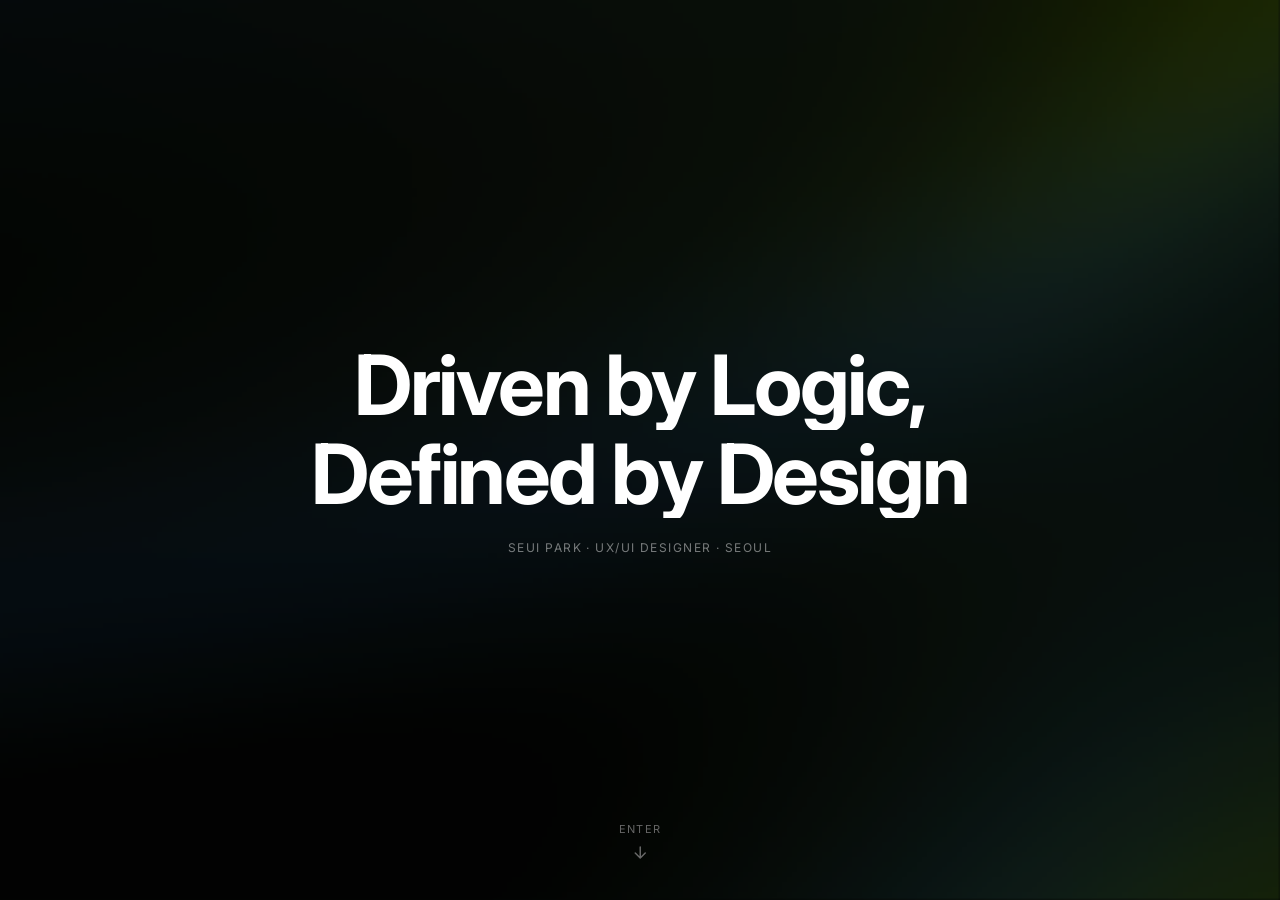
==== commit 196a946c: "Reduce bio paragraph spacing from double to single line break https://claude.ai/code/session_01VULH8" ====
--- a/index.html
+++ b/index.html
@@ -158,8 +158,8 @@
               <span data-lang="ko">안녕하세요, UX/UI 디자이너 박세의입니다.</span>
             </p>
             <p class="about-bio-text">
-              <span data-lang="en">I'm Seui, a UX/UI and product designer with 3 years of experience across fintech, automotive, and e-commerce.<br><br>My strongest suit is visual craft — the ability to look at an interface and know, instinctively, what's off and how to fix it. I care about the kind of quality that users feel even when they can't name it: the right weight, the right spacing, the right moment of feedback.<br><br>But visual quality without structure doesn't scale. So I pair that craft with systems thinking — making sure the work holds up not just on a single screen, but across an entire product.<br><br>In an age where AI can generate interfaces instantly, I think what matters more than ever is the judgment to know when something is right — and the craft to make it so.</span>
-              <span data-lang="ko">핀테크, 자동차, 이커머스 분야에서 3년 이상 UX/UI 및 프로덕트 디자인을 해온 박세의입니다.<br><br>제 가장 큰 강점은 비주얼 크래프트입니다. 인터페이스를 보는 순간 무엇이 어긋나 있고 어떻게 고쳐야 하는지를 직감적으로 아는 능력. 사용자가 이유는 모르지만 느끼는 품질 — 딱 맞는 무게감, 간격, 피드백의 타이밍 — 을 만드는 데 집중합니다.<br><br>하지만 구조 없는 비주얼 퀄리티는 확장되지 않습니다. 그래서 저는 시스템 사고를 함께 갖추려 합니다. 하나의 화면이 아니라 제품 전체에서 작업물이 일관되게 유지되도록 만드는 것입니다.<br><br>AI가 인터페이스를 순식간에 만들어내는 시대에, 중요한 것은 무엇이 맞는지를 판단하는 안목과, 그것을 실현하는 크래프트라고 생각합니다.</span>
+              <span data-lang="en">I'm Seui, a UX/UI and product designer with 3 years of experience across fintech, automotive, and e-commerce.<br>My strongest suit is visual craft — the ability to look at an interface and know, instinctively, what's off and how to fix it. I care about the kind of quality that users feel even when they can't name it: the right weight, the right spacing, the right moment of feedback.<br>But visual quality without structure doesn't scale. So I pair that craft with systems thinking — making sure the work holds up not just on a single screen, but across an entire product.<br>In an age where AI can generate interfaces instantly, I think what matters more than ever is the judgment to know when something is right — and the craft to make it so.</span>
+              <span data-lang="ko">핀테크, 자동차, 이커머스 분야에서 3년 이상 UX/UI 및 프로덕트 디자인을 해온 박세의입니다.<br>제 가장 큰 강점은 비주얼 크래프트입니다. 인터페이스를 보는 순간 무엇이 어긋나 있고 어떻게 고쳐야 하는지를 직감적으로 아는 능력. 사용자가 이유는 모르지만 느끼는 품질 — 딱 맞는 무게감, 간격, 피드백의 타이밍 — 을 만드는 데 집중합니다.<br>하지만 구조 없는 비주얼 퀄리티는 확장되지 않습니다. 그래서 저는 시스템 사고를 함께 갖추려 합니다. 하나의 화면이 아니라 제품 전체에서 작업물이 일관되게 유지되도록 만드는 것입니다.<br>AI가 인터페이스를 순식간에 만들어내는 시대에, 중요한 것은 무엇이 맞는지를 판단하는 안목과, 그것을 실현하는 크래프트라고 생각합니다.</span>
             </p>
           </div>
         </div>
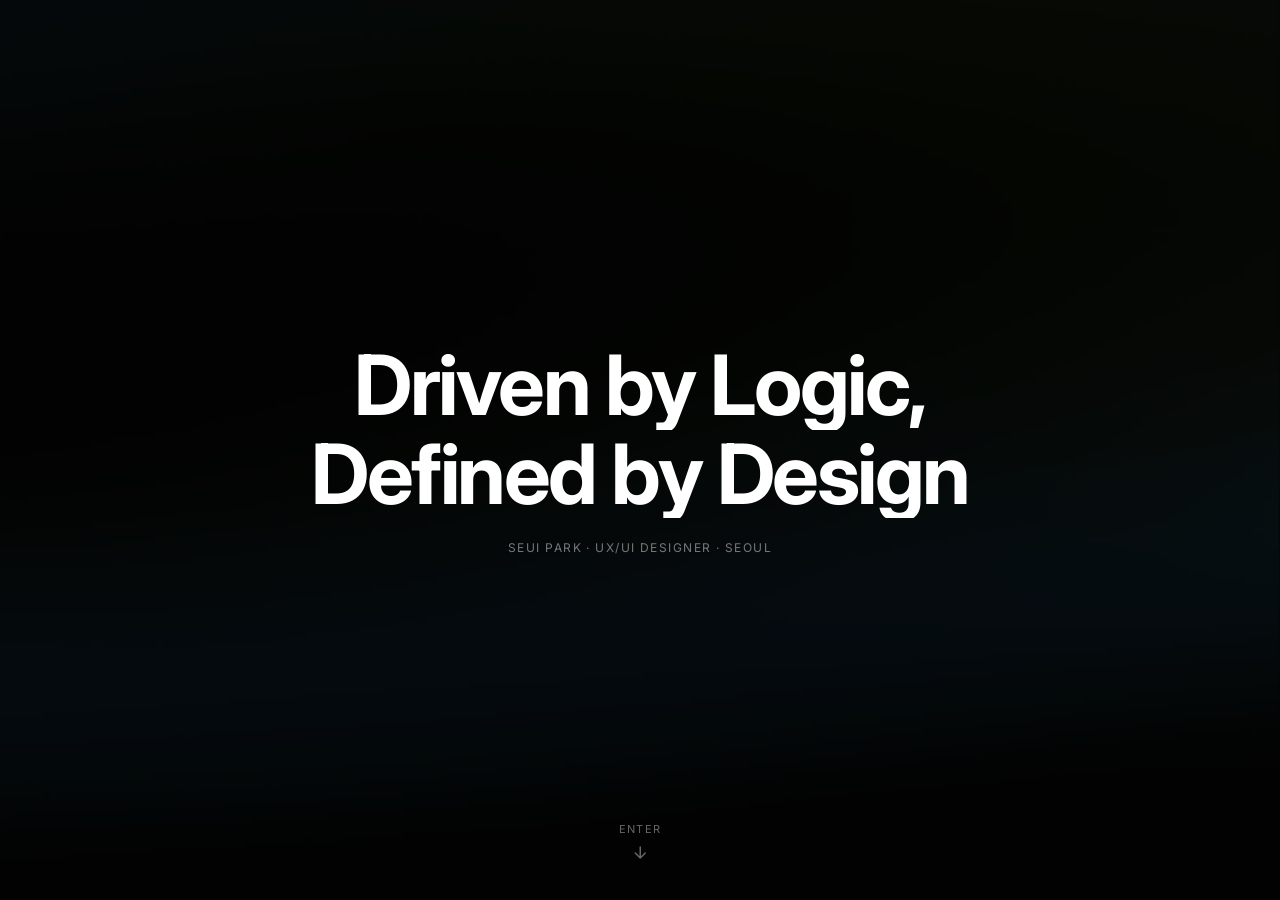
==== commit 89a7bc21: "Rewrite project list titles to lead with impact + add client tags - Each title now states the proble" ====
--- a/index.html
+++ b/index.html
@@ -72,51 +72,58 @@
           <li class="proj-list-item" data-idx="0">
             <span class="proj-list-num">01.</span>
             <span class="proj-list-name">
-              <span data-lang="en">Monimo App Card</span>
-              <span data-lang="ko">모니모 앱카드</span>
-            </span>
+              <span data-lang="en">Redesigning payment for 490K new monthly users</span>
+              <span data-lang="ko">앱카드 재설계로 MAU 49만 명 증가에 기여</span>
+            </span>
+            <span class="proj-list-tag">Monimo · Samsung</span>
           </li>
           <li class="proj-list-item" data-idx="1">
             <span class="proj-list-num">02.</span>
             <span class="proj-list-name">
-              <span data-lang="en">Nuldam E-Commerce</span>
-              <span data-lang="ko">널담 이커머스</span>
-            </span>
+              <span data-lang="en">Reducing cart abandonment through a simplified IA</span>
+              <span data-lang="ko">정보구조 개선으로 장바구니 이탈률 25% 감소</span>
+            </span>
+            <span class="proj-list-tag">Nuldam</span>
           </li>
           <li class="proj-list-item" data-idx="2">
             <span class="proj-list-num">03.</span>
             <span class="proj-list-name">
-              <span data-lang="en">UX Guideline System</span>
-              <span data-lang="ko">UX 가이드라인 시스템</span>
-            </span>
+              <span data-lang="en">Cutting guideline production time by 75%</span>
+              <span data-lang="ko">가이드라인 제작 시간 75% 단축 시스템 구축</span>
+            </span>
+            <span class="proj-list-tag">Hyundai Motor</span>
           </li>
           <li class="proj-list-item" data-idx="3">
             <span class="proj-list-num">04.</span>
             <span class="proj-list-name">
-              <span data-lang="en">Slim Display HUD</span>
-              <span data-lang="ko">슬림 디스플레이 HUD</span>
-            </span>
+              <span data-lang="en">Three HUD concepts for an unusually narrow display</span>
+              <span data-lang="ko">초좁은 HUD를 위한 3가지 컨셉 설계</span>
+            </span>
+            <span class="proj-list-tag">Hyundai Motor</span>
           </li>
           <li class="proj-list-item" data-idx="4">
             <span class="proj-list-num">05.</span>
             <span class="proj-list-name">
-              <span data-lang="en">LG Optical Display</span>
-              <span data-lang="ko">LG 옵티컬 디스플레이</span>
-            </span>
+              <span data-lang="en">GUI concepts for a 3-panel optical display system</span>
+              <span data-lang="ko">3패널 광학 디스플레이 GUI 컨셉 설계</span>
+            </span>
+            <span class="proj-list-tag">LG Electronics</span>
           </li>
           <li class="proj-list-item" data-idx="5">
             <span class="proj-list-num">06.</span>
             <span class="proj-list-name">
-              <span data-lang="en">Mohey Platform</span>
-              <span data-lang="ko">모헤이 플랫폼</span>
-            </span>
+              <span data-lang="en">From a broken exchange program to 4,000 users</span>
+              <span data-lang="ko">일회성 만남의 문제에서 가입자 4,000명 플랫폼으로</span>
+            </span>
+            <span class="proj-list-tag">Mohey · Wiracle</span>
           </li>
           <li class="proj-list-item" data-idx="6">
             <span class="proj-list-num">07.</span>
             <span class="proj-list-name">
-              <span data-lang="en">CCNC IVI GUI</span>
-              <span data-lang="ko">CCNC IVI GUI</span>
-            </span>
+              <span data-lang="en">Building quality into a manual design workflow</span>
+              <span data-lang="ko">수작업 환경에 품질 기준을 만든 프로세스 설계</span>
+            </span>
+            <span class="proj-list-tag">Hyundai Mobis</span>
           </li>
         </ol>
       </div>
--- a/css/style.css
+++ b/css/style.css
@@ -550,11 +550,21 @@
 
 .proj-list-item {
   display: flex;
-  align-items: center;
+  align-items: baseline;
   gap: 8px;
   padding: 7px 0;
   cursor: pointer;
   transition: background var(--ease);
+  flex-wrap: wrap;
+}
+
+.proj-list-tag {
+  font-size: 11px;
+  color: var(--text-muted);
+  letter-spacing: 0.04em;
+  flex-shrink: 0;
+  margin-left: auto;
+  white-space: nowrap;
 }
 
 .proj-list-item:hover .proj-list-name,
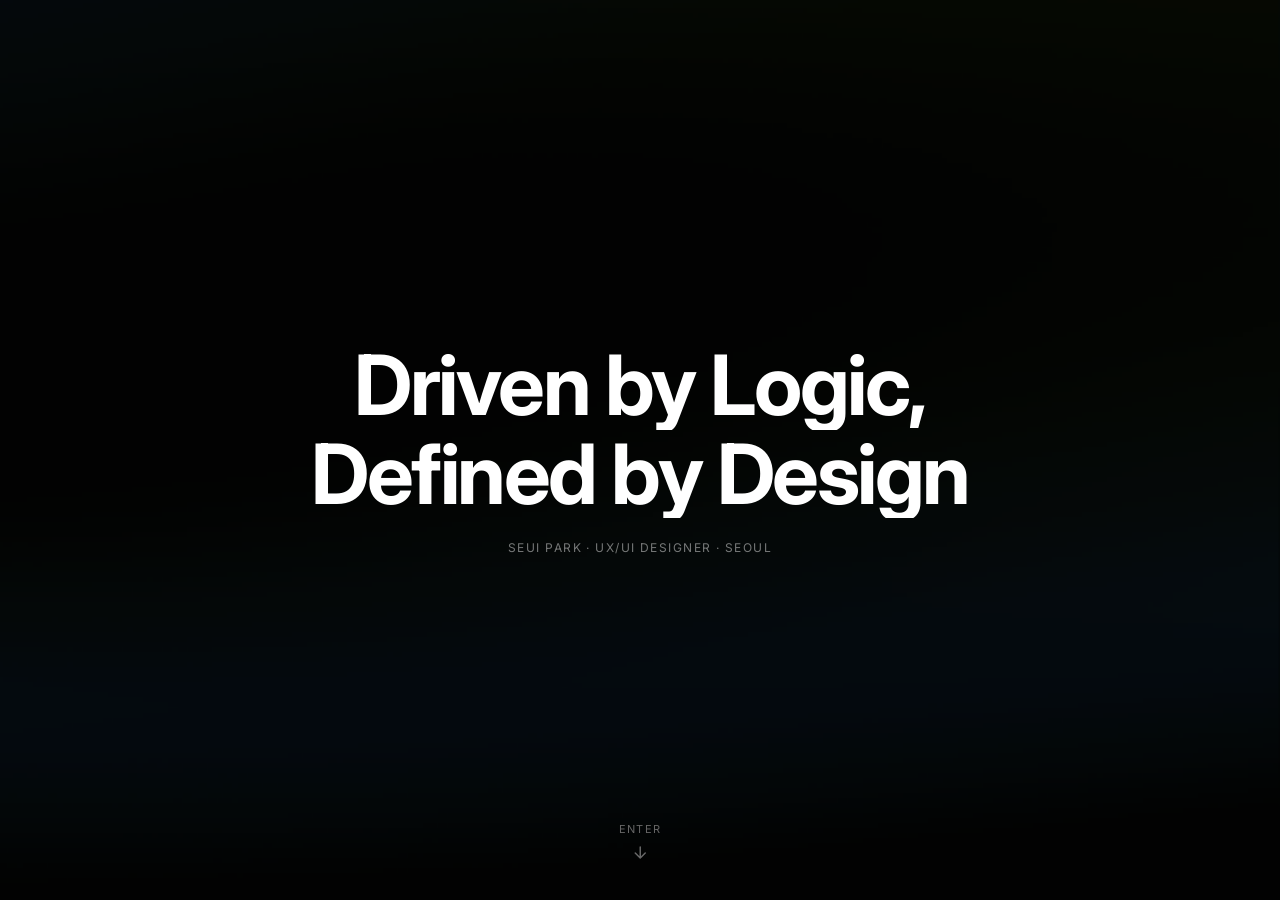
==== commit aa76b5bb: "Fix mobile scroll: remove display:block !important from panel show/hide targets The mobile CSS was o" ====
--- a/index.html
+++ b/index.html
@@ -9,7 +9,7 @@
   <link rel="preconnect" href="https://fonts.gstatic.com" crossorigin />
   <link href="https://fonts.googleapis.com/css2?family=Inter:wght@400;500;600;700&display=swap" rel="stylesheet" />
   <link rel="preload" href="images/profile.jpg" as="image" />
-  <link rel="stylesheet" href="css/style.css?v=34" />
+  <link rel="stylesheet" href="css/style.css?v=35" />
   <!-- Google Analytics -->
   <script async src="https://www.googletagmanager.com/gtag/js?id=G-S1LXDW2BQ7"></script>
   <script>
--- a/css/style.css
+++ b/css/style.css
@@ -1333,6 +1333,91 @@
   border: none;
 }
 
+/* ── Lightbox ── */
+.lightbox-overlay {
+  position: fixed;
+  inset: 0;
+  background: rgba(0, 0, 0, 0.92);
+  z-index: 10000;
+  display: flex;
+  align-items: center;
+  justify-content: center;
+  opacity: 0;
+  pointer-events: none;
+  transition: opacity 0.2s ease;
+  cursor: zoom-out;
+}
+.lightbox-overlay.active {
+  opacity: 1;
+  pointer-events: all;
+}
+.lightbox-img {
+  max-width: 92vw;
+  max-height: 90vh;
+  object-fit: contain;
+  border-radius: 6px;
+  cursor: default;
+  user-select: none;
+}
+.lightbox-close {
+  position: absolute;
+  top: 20px;
+  right: 24px;
+  background: none;
+  border: none;
+  color: rgba(255,255,255,0.7);
+  font-size: 22px;
+  cursor: pointer;
+  line-height: 1;
+  padding: 4px 8px;
+}
+.lightbox-close:hover { color: #fff; }
+body.lightbox-open { overflow: hidden; }
+
+.img-slides img,
+.section-imgs img,
+.section-img {
+  cursor: zoom-in;
+}
+
+/* ── Inline section images ── */
+.section-img {
+  width: 100%;
+  border-radius: 8px;
+  margin-top: 24px;
+  display: block;
+}
+
+.section-imgs {
+  display: grid;
+  grid-template-columns: repeat(auto-fit, minmax(220px, 1fr));
+  gap: 12px;
+  margin-top: 24px;
+}
+
+.section-imgs img {
+  width: 100%;
+  border-radius: 8px;
+  display: block;
+}
+
+/* ProtoPie embed */
+.protopie-embed {
+  margin-top: 16px;
+  width: 100%;
+  max-width: 360px;
+  aspect-ratio: 9 / 19.5;
+  border-radius: 8px;
+  overflow: hidden;
+  background: #F5F5F5;
+}
+
+.protopie-embed iframe {
+  width: 100%;
+  height: 100%;
+  border: none;
+}
+
 /* Tool tags */
 .tools-grid {
   display: flex;
@@ -1407,10 +1492,39 @@
 }
 
 @media (max-width: 700px) {
-  html, body { overflow: auto; }
-  .layout { grid-template-columns: 1fr; height: auto; overflow: visible; }
-  .sidebar { height: auto; border-right: none; border-bottom: 1px solid var(--border); }
-  .content-panel { min-height: 100vw; }
+  html, body {
+    overflow-x: hidden !important;
+    overflow-y: auto !important;
+    height: auto !important;
+  }
+  .layout {
+    display: block !important;
+    height: auto !important;
+    overflow: visible !important;
+  }
+  .sidebar {
+    display: block !important;
+    height: auto !important;
+    overflow: visible !important;
+    border-right: none;
+    border-bottom: 1px solid var(--border);
+  }
+  .content-panel {
+    display: block !important;
+    height: auto !important;
+    overflow: visible !important;
+  }
+  .intro-panel {
+    height: auto !important;
+    overflow: visible !important;
+    flex: none !important;
+    min-height: 0 !important;
+  }
+  .project-panel {
+    height: auto !important;
+    overflow: visible !important;
+    min-height: 0 !important;
+  }
   .proj-meta-row { height: auto; grid-template-columns: 1fr; }
   .proj-meta-left { border-right: none; border-bottom: 1px solid var(--border); }
   .detail-nav, nav.detail-nav { padding: 0 20px; }
@@ -1418,7 +1532,7 @@
   .detail-hero, .detail-body { padding-left: 12px; padding-right: 12px; }
   .detail-meta-row { gap: 20px; }
   .about-top { grid-template-columns: 1fr; gap: 24px; }
-  .about-photo-wrap { width: 100%; aspect-ratio: 4/3; }
+  .about-photo-wrap { width: 120px; aspect-ratio: 3/4; }
   .about-photo-col { display: flex; flex-direction: column; align-items: flex-start; }
 }
 /* ── Scroll animations ───────────────────────────────────── */
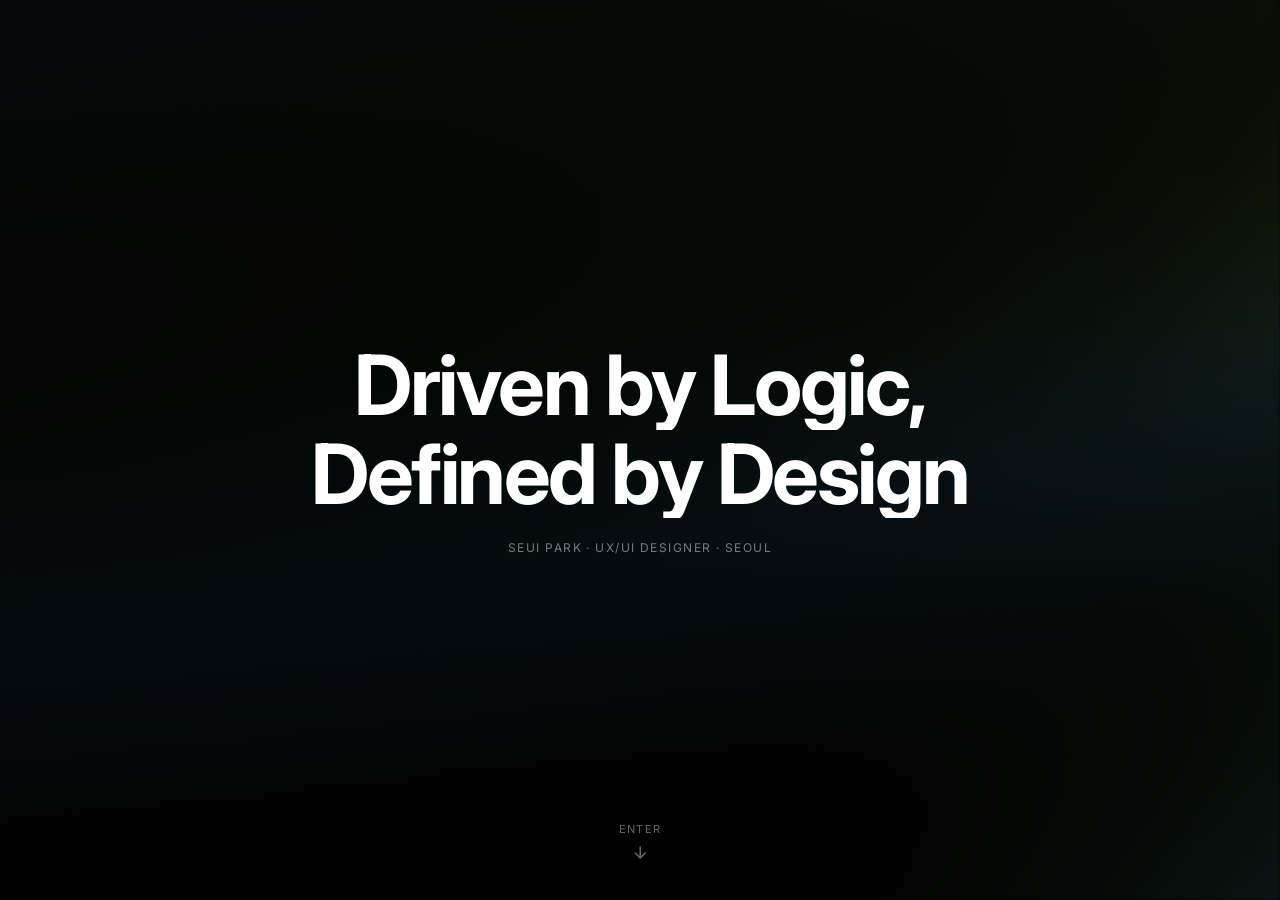
==== commit 9c392165: "Fix JS slider drag/swipe bug, add mobile project fullscreen & improve mobile about layout - Restore " ====
--- a/index.html
+++ b/index.html
@@ -315,6 +315,10 @@
 
       <!-- 프로젝트 패널 (클릭 후) -->
       <div id="project-panel" class="project-panel" style="display:none;">
+        <button class="mobile-back-btn" id="mobile-back-btn">
+          <svg width="16" height="16" viewBox="0 0 16 16" fill="none"><path d="M10 3L5 8l5 5" stroke="currentColor" stroke-width="1.5" stroke-linecap="round" stroke-linejoin="round"/></svg>
+          Back
+        </button>
         <div id="project-content" class="project-content"></div>
       </div>
 
--- a/css/style.css
+++ b/css/style.css
@@ -1483,6 +1483,33 @@
 [data-lang="ko"]:not(.lang-btn) { display: none; }
 body.lang-ko [data-lang="en"]:not(.lang-btn) { display: none; }
 body.lang-ko [data-lang="ko"]:not(.lang-btn) { display: revert; }
+
+/* ── Mobile back button ── */
+.mobile-back-btn {
+  display: none;
+}
+
+@media (max-width: 700px) {
+  .mobile-back-btn {
+    display: flex;
+    align-items: center;
+    gap: 8px;
+    padding: 14px 20px;
+    font-size: 13px;
+    color: var(--text-muted);
+    border-bottom: 1px solid var(--border);
+    cursor: pointer;
+    background: none;
+    border-left: none;
+    border-right: none;
+    border-top: none;
+    font-family: var(--font);
+    width: 100%;
+    text-align: left;
+    transition: color var(--ease);
+  }
+  .mobile-back-btn:hover { color: var(--text-primary); }
+}
 
 /* ── Responsive ── */
 @media (min-width: 1280px) {
@@ -1534,6 +1561,8 @@
   .about-top { grid-template-columns: 1fr; gap: 24px; }
   .about-photo-wrap { width: 120px; aspect-ratio: 3/4; }
   .about-photo-col { display: flex; flex-direction: column; align-items: flex-start; }
+  .about-row { grid-template-columns: 1fr; gap: 2px; }
+  .about-row-date { font-size: 11px; }
 }
 /* ── Scroll animations ───────────────────────────────────── */
 .scroll-hidden {
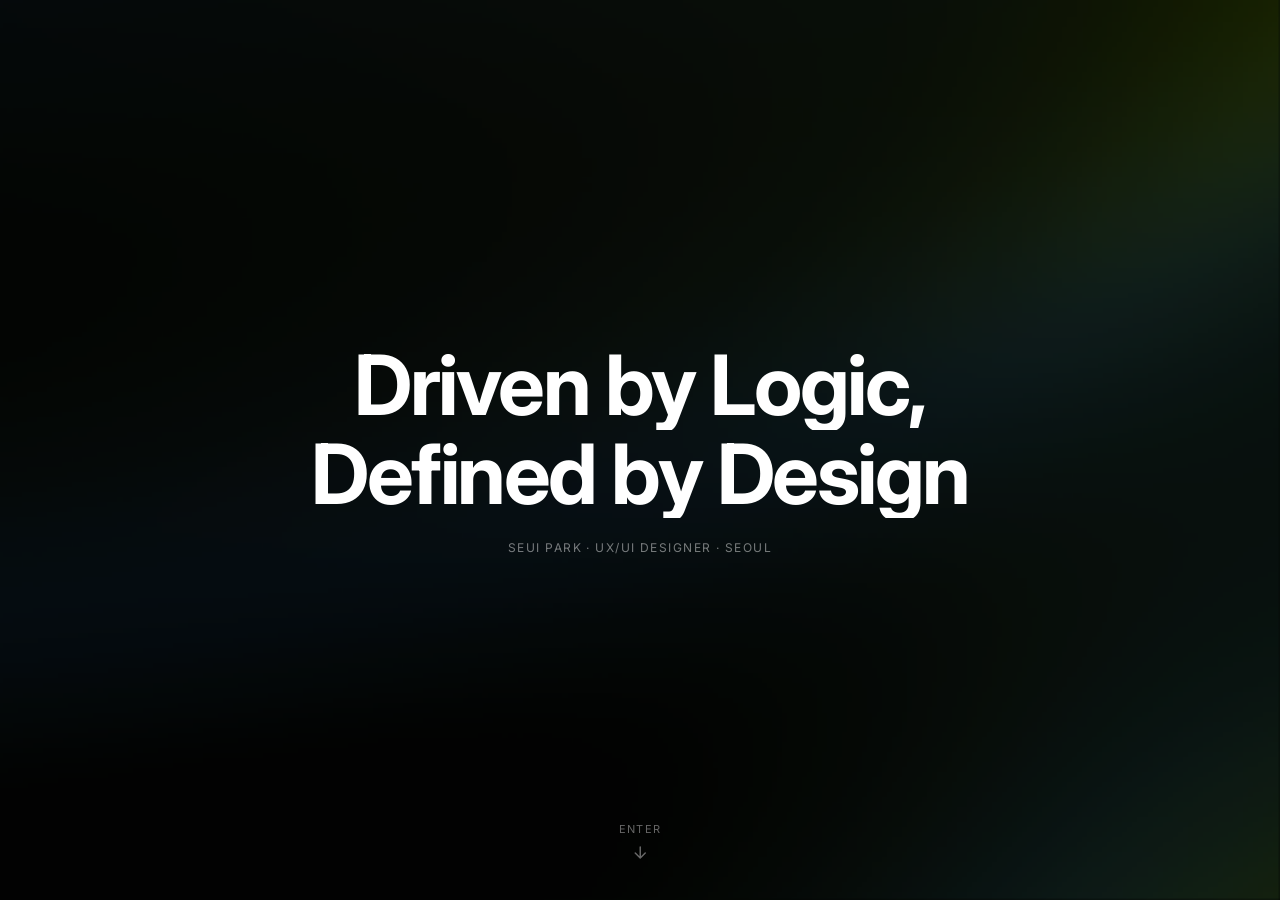
==== commit 890cf593: "Add prev/next project nav in SPA and scroll-to-top button - Load .project-nav from detail pages into" ====
--- a/index.html
+++ b/index.html
@@ -327,6 +327,11 @@
 
     </main>
 
+    <!-- Scroll to top button -->
+    <button class="scroll-top-btn" id="scroll-top-btn" aria-label="Scroll to top">
+      <svg width="16" height="16" viewBox="0 0 16 16" fill="none"><path d="M8 13V3M3 7l5-5 5 5" stroke="currentColor" stroke-width="1.5" stroke-linecap="round" stroke-linejoin="round"/></svg>
+    </button>
+
   </div><!-- /.layout -->
 
   <script src="js/main.js?v=32"></script>
--- a/css/style.css
+++ b/css/style.css
@@ -1487,6 +1487,38 @@
 /* ── Mobile back button ── */
 .mobile-back-btn {
   display: none;
+}
+
+/* ── Scroll to top button ── */
+.scroll-top-btn {
+  position: fixed;
+  bottom: 32px;
+  right: 32px;
+  width: 40px;
+  height: 40px;
+  border-radius: 50%;
+  background: var(--surface);
+  border: 1px solid var(--border);
+  color: var(--text-secondary);
+  display: flex;
+  align-items: center;
+  justify-content: center;
+  cursor: pointer;
+  z-index: 50;
+  opacity: 0;
+  transform: translateY(12px);
+  transition: opacity 0.25s ease, transform 0.25s ease, background var(--ease), color var(--ease);
+  pointer-events: none;
+}
+.scroll-top-btn.visible {
+  opacity: 1;
+  transform: translateY(0);
+  pointer-events: auto;
+}
+.scroll-top-btn:hover {
+  background: var(--accent);
+  color: #0e0e0e;
+  border-color: var(--accent);
 }
 
 @media (max-width: 700px) {
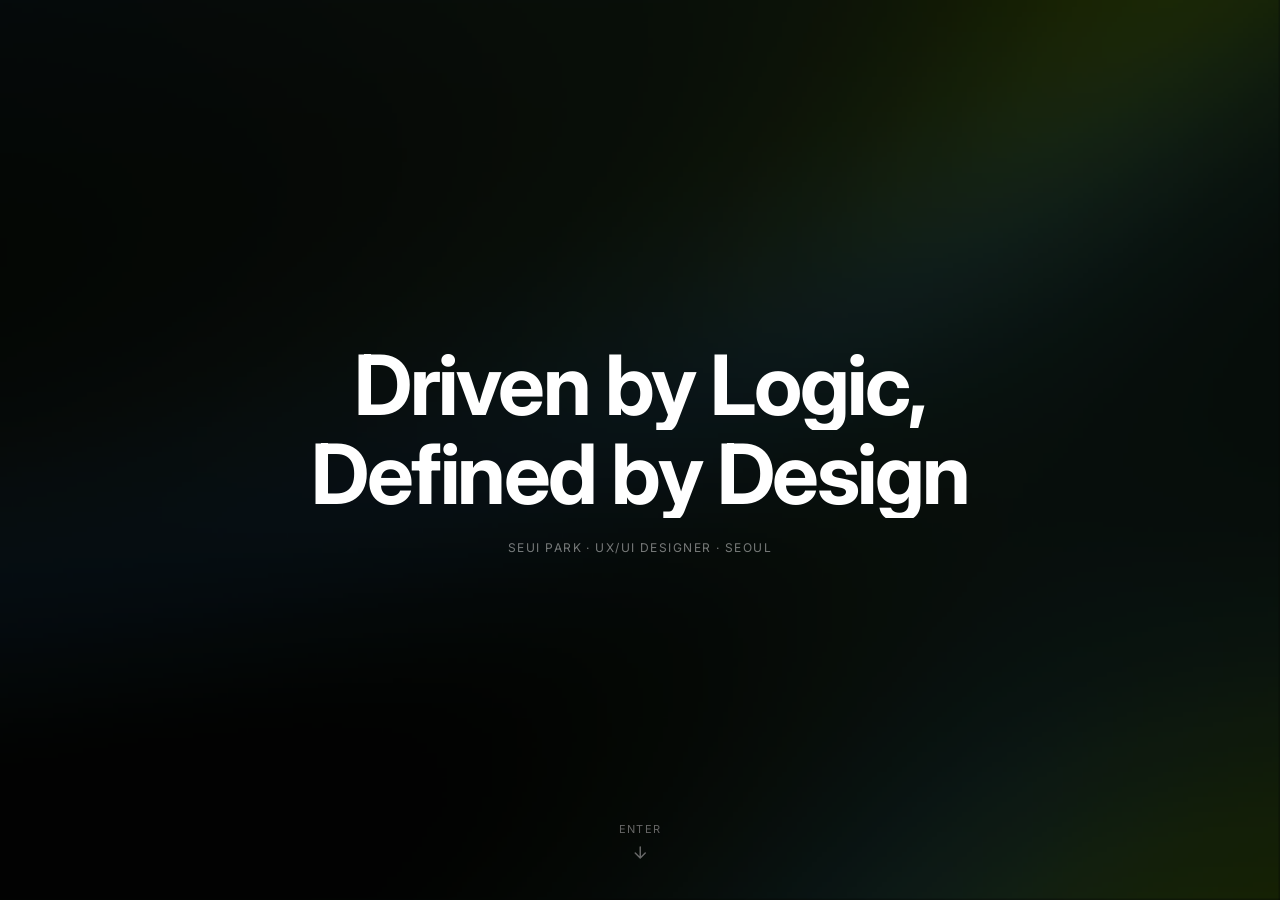
==== commit b2e3989a: "Bump CSS/JS cache versions to v36/v33" ====
--- a/index.html
+++ b/index.html
@@ -9,7 +9,7 @@
   <link rel="preconnect" href="https://fonts.gstatic.com" crossorigin />
   <link href="https://fonts.googleapis.com/css2?family=Inter:wght@400;500;600;700&display=swap" rel="stylesheet" />
   <link rel="preload" href="images/profile.jpg" as="image" />
-  <link rel="stylesheet" href="css/style.css?v=35" />
+  <link rel="stylesheet" href="css/style.css?v=36" />
   <!-- Google Analytics -->
   <script async src="https://www.googletagmanager.com/gtag/js?id=G-S1LXDW2BQ7"></script>
   <script>
@@ -334,6 +334,6 @@
 
   </div><!-- /.layout -->
 
-  <script src="js/main.js?v=32"></script>
+  <script src="js/main.js?v=33"></script>
 </body>
 </html>
